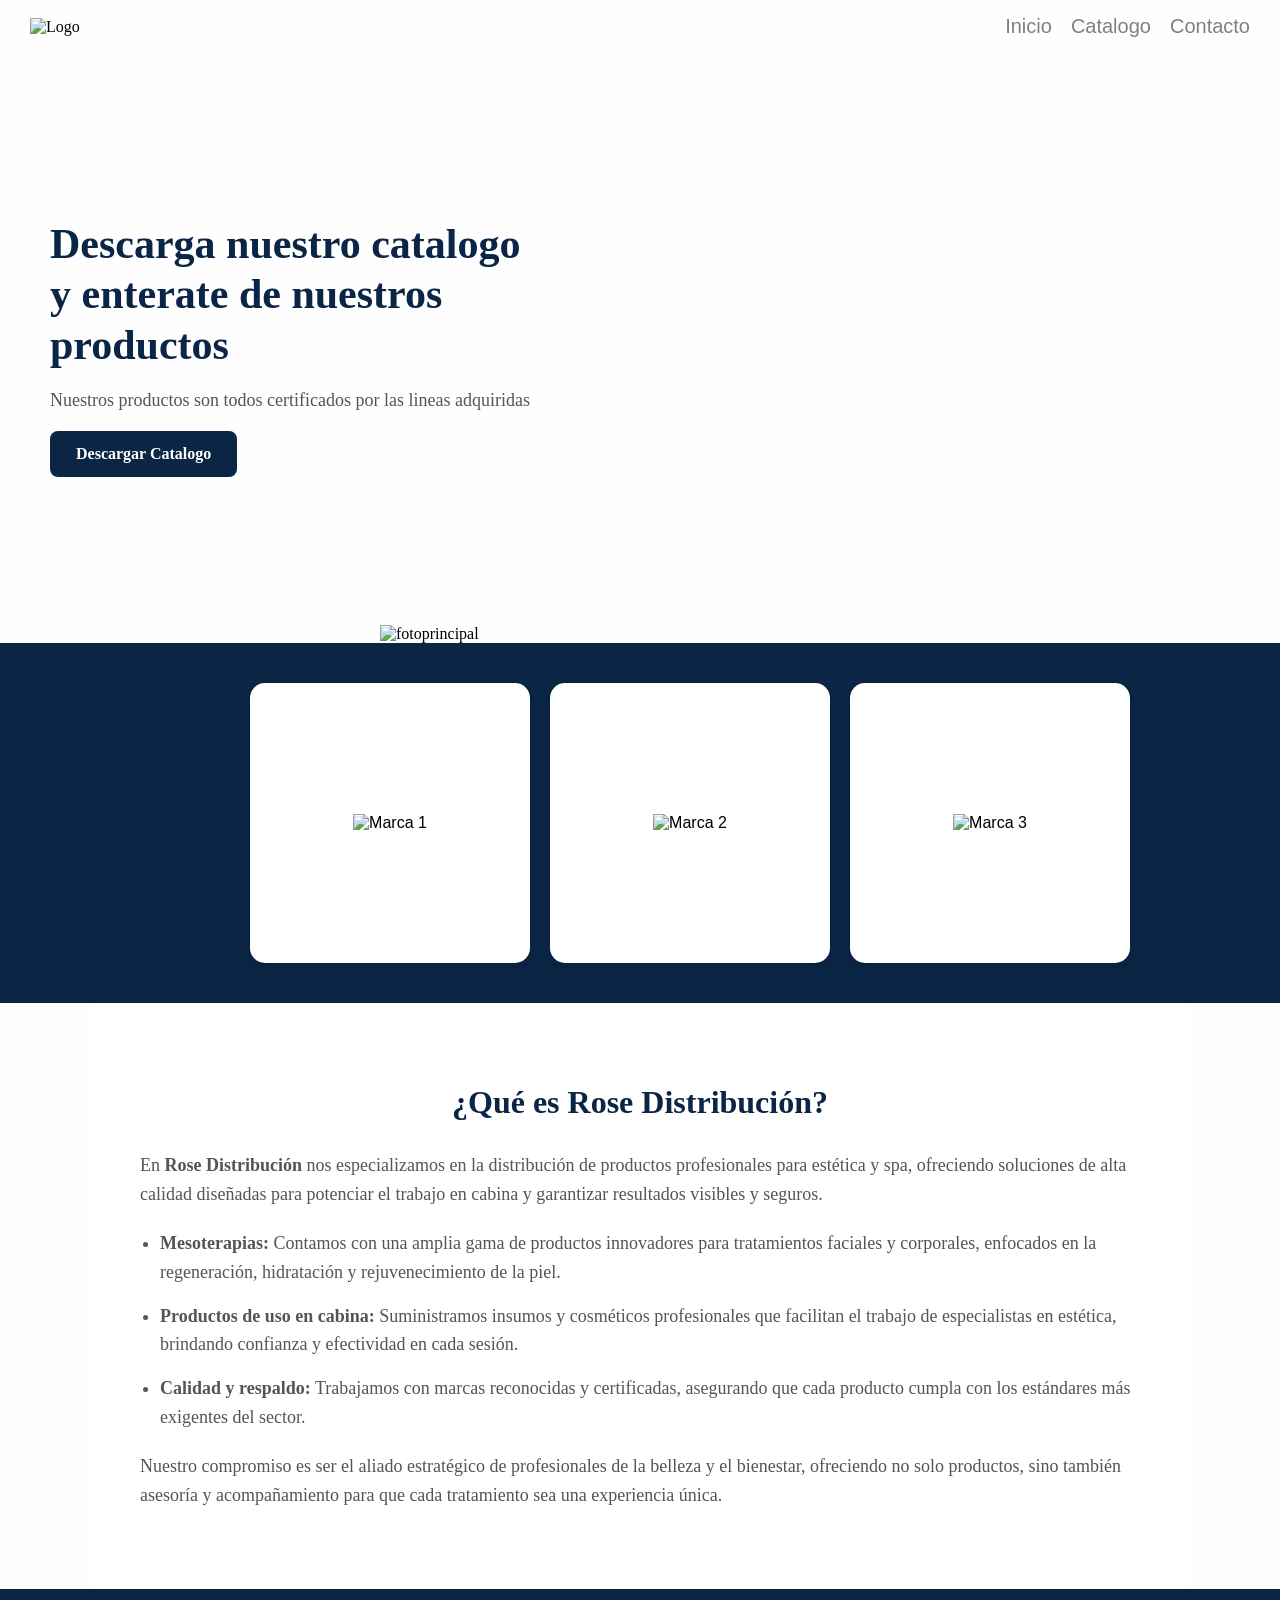
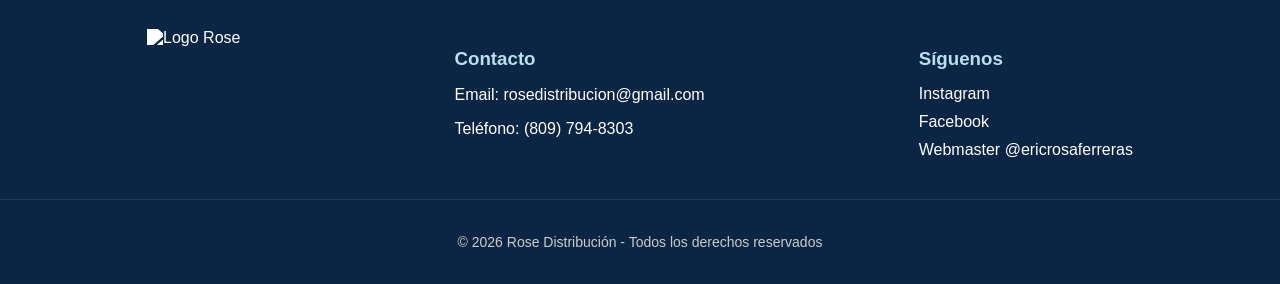
==== index.html @ ae33b2fd "Add files via upload" ====
<!DOCTYPE html>
<html lang="es">
<head>
  <link rel="stylesheet" href="style.css">
  <meta charset="UTF-8">
  <meta name="viewport" content="width=device-width, initial-scale=1.0">
  <title>Rose Distribucion</title>
</head>
<body>

  
  <header>
    <div class="logo">
      <img src="img/Logo mejorado.png" alt="Logo">
    </div>
    <div class="menu">
      <a href="index.html">Inicio</a>
      <a href="Catalogo.html">Catalogo</a>
      <a href="#contacto">Contacto</a>
    </div>



  </header>
  <div class="Principal">

  <div class="texto">
    <h1>Descarga nuestro catalogo</h1>
    <h1 class="enterate">y enterate de nuestros productos</h1>

    <p>Nuestros productos son todos certificados por las lineas adquiridas</p>

    <a href="Catalogo.html" class="btn">Descargar Catalogo</a>
  </div>

  <img src="img/imagenprincipal.png" alt="fotoprincipal">

</div>
<!----cuadro donde estan las lineas---->
<div class="lineas">
<!--<h1 class="Nuestaslienas">Descarga el catalogo de nuestras lineas</h1>--><div class="contenedor-cuadros">
        <div class="cuadro">
            <img src="img/logo1.png" alt="Marca 1">
        </div>
        <div class="cuadro">
            <img src="img/logo2.png" alt="Marca 2">
        </div>
        <div class="cuadro">
            <img src="img/logo3.png" alt="Marca 3">
        </div>
    </div>
    </div>

    <div class="quesomos">
    <h1>¿Qué es Rose Distribución?</h1>
    
    <p>En <strong>Rose Distribución</strong> nos especializamos en la distribución de productos profesionales para estética y spa, ofreciendo soluciones de alta calidad diseñadas para potenciar el trabajo en cabina y garantizar resultados visibles y seguros.</p>

    <ul>
        <li><strong>Mesoterapias:</strong> Contamos con una amplia gama de productos innovadores para tratamientos faciales y corporales, enfocados en la regeneración, hidratación y rejuvenecimiento de la piel.</li>
        <li><strong>Productos de uso en cabina:</strong> Suministramos insumos y cosméticos profesionales que facilitan el trabajo de especialistas en estética, brindando confianza y efectividad en cada sesión.</li>
        <li><strong>Calidad y respaldo:</strong> Trabajamos con marcas reconocidas y certificadas, asegurando que cada producto cumpla con los estándares más exigentes del sector.</li>
    </ul>

    <p>Nuestro compromiso es ser el aliado estratégico de profesionales de la belleza y el bienestar, ofreciendo no solo productos, sino también asesoría y acompañamiento para que cada tratamiento sea una experiencia única.</p>
</div>


<footer id="contacto" class="pie-pagina">
    <div class="contenido-footer">
        <div class="footer-logo">
            <img src="img/Logo mejorado.png" alt="Logo Rose">
        </div>

        
        <div class="footer-info">
            <h3>Contacto</h3>
            <p>Email: rosedistribucion@gmail.com</p>
            <p>Teléfono: (809) 794-8303</p>
        </div>

        <div class="footer-redes">
            <h3>Síguenos</h3>
            <a href="https://www.instagram.com/rosedistribucion.rd/?hl=es">Instagram</a>
            <a href="#">Facebook</a>
            <a href="#">Webmaster @ericrosaferreras</a>
        </div>
    </div>
    
    <div class="copyright">
        <p>&copy; 2026 Rose Distribución - Todos los derechos reservados</p>
    </div>
</footer>
    


  

  
</body>
</html>
---- style.css ----
body {
  margin: 0;
  padding: 0;
  overflow-x: hidden; /* Evita que aparezca una barra de desplazamiento horizontal */
  background-color: rgb(254, 254, 254);
}

html {
    scroll-behavior: smooth;
}
header{
  display: flex;
  align-items: center;
  padding: 15px 30px;
  justify-content: space-between;
  background-color: rgb(254, 254, 254);


}
.logo img {
  width: 400px;
  
}

.menu a {
  text-decoration: none;
  font-family: Arial, Helvetica, sans-serif;
  color: gray;
  margin-left: 15px;
  font-size: 20px;
  font-weight: 500;
  transition: 0.5s;
  
}

.menu :hover {
  color: rgb(252, 124, 160);
}

/* ===== SECCION PRINCIPAL ===== */
.Principal {
    display: flex;
    align-items: center;    /* Mantiene el texto centrado verticalmente */
    justify-content: flex-start; 
    padding: 70px 50px;
    position: relative;     /* <--- IMPORTANTE: Esto ancla la imagen aquí */
    min-height: 450px;      /* Asegura que el contenedor tenga altura suficiente */
}

/* ===== BLOQUE DE TEXTO ===== */
.texto {
  max-width: 520px;
}

/* TITULO PRINCIPAL */
.texto h1 {
  font-size: 42px;
  margin: 0;
  line-height: 1.2;
  color: hwb(213 4% 73%);
}

/* SEGUNDO TITULO */
.enterate {
  color: #bae0ee;
  font-weight: 600;
}

/* PARRAFO */
.texto p {
  margin: 20px 0;
  font-size: 18px;
  color: #555;
}

/* BOTON */
.btn {
  display: inline-block;
  background: #0b2545;
  color: white;
  padding: 14px 26px;
  border-radius: 8px;
  text-decoration: none;
  font-weight: 600;
  transition: 0.3s;
}

.btn:hover {
  background: #133c70;
}

/* IMAGEN */
.Principal img {
    width: 850px;
    height: auto;
    position: absolute;     /* <--- Hace que la imagen flote */
    bottom: 0;              /* <--- La pega justo al borde inferior */
    right: 50px;            /* <--- La mantiene a la derecha */
    margin-bottom: 0;       /* Elimina márgenes antiguos */
}

.lineas {
    width: 100%;            /* Cambia 1600 por 100% para que sea responsivo */
    height: auto;           /* Permite que crezca con el nuevo texto */
    min-height: 200px;
    background-color: #0b2545;
    font-family: Arial, Helvetica, sans-serif;
    margin-top: 0;          /* Elimina cualquier espacio arriba */
    padding: 20px 50px;     /* Espacio para el texto que agregaste */
    text-align: center;
    
}

.Nuestaslienas {
  color: white;
  
  
}

/* Contenedor que envuelve todos los cuadros */
.contenedor-cuadros {
    display: flex;          /* Alinea los cuadros en fila */
    justify-content: center; /* Los centra horizontalmente */
    gap: 20px;              /* Espacio entre cada cuadro */
    padding: 20px;
    flex-wrap: wrap;        /* Si no caben, se pasan abajo */
}

/* Estilo para cada cuadrito individual */
.cuadro {
    background-color: white;
    width: 250px;           /* Ajusta el ancho según necesites */
    height: 250px;          /* Ajusta el alto */
    border-radius: 15px;    /* Bordes redondeados como en tu imagen */
    display: flex;
    justify-content: center;
    align-items: center;
    box-shadow: 0 4px 8px rgba(0,0,0,0.1); /* Sombra suave */
    padding: 15px;
}

/* Para que los logos no se salgan del cuadro */
.cuadro img {
    max-width: 100%;
    max-height: 100%;
    object-fit: contain;    /* Mantiene la proporción del logo */
}

.quesomos {
    padding: 60px 50px;
    background-color: white; /* O el color que prefieras */
    max-width: 1000px;       /* Para que el texto no se estire demasiado a los lados */
    margin: 0 auto;          /* Centra todo el bloque en la página */
}

.quesomos h1 {
    color: #0b2545;          /* Usando el azul de tu botón */
    margin-bottom: 30px;
    text-align: center;
}

.quesomos p {
    font-size: 18px;
    line-height: 1.6;
    color: #555;             /* Color gris suave para lectura cómoda */
    margin-bottom: 20px;
}

.quesomos ul {
    margin-bottom: 20px;
    padding-left: 20px;
}

.quesomos li {
    font-size: 18px;
    line-height: 1.6;
    color: #555;
    margin-bottom: 15px;
    list-style-type: disc;   /* Pone los puntitos a la lista */
}

.pie-pagina {
    background-color: #0b2545; /* El azul de tu marca */
    color: white;
    padding: 40px 0 20px 0;
    width: 100%;
    margin-top: 0;
    font-family: Arial, Helvetica, sans-serif;
}

.contenido-footer {
    display: flex;
    justify-content: space-around;
    align-items: flex-start;
    flex-wrap: wrap;
    max-width: 1200px;
    margin: 0 auto; /* Centra el contenido interno */
    padding: 0 20px;
}

.footer-logo img {
    width: 200px; /* Logo un poco más pequeño para el footer */
    filter: brightness(0) invert(1); /* Opcional: vuelve el logo blanco si es oscuro */
}

.footer-info h3, .footer-redes h3 {
    margin-bottom: 15px;
    color: #bae0ee; /* El celeste claro que usaste antes */
}

.footer-redes a {
    display: block;
    color: white;
    text-decoration: none;
    margin-bottom: 10px;
    transition: 0.3s;
}

.footer-redes a:hover {
    color: rgb(252, 124, 160); /* El rosa de tu menú */
}

.copyright {
    text-align: center;
    margin-top: 30px;
    padding-top: 20px;
    border-top: 1px solid rgba(255, 255, 255, 0.1);
    font-size: 14px;
    color: #ccc;
}

/* ==========================================
   VERSION RESPONSIVE (Móviles y Tablets)
   ========================================== */

@media (max-width: 992px) {
    /* Ajuste de la imagen principal para que no tape el texto */
    .Principal img {
        width: 600px; /* Reducimos tamaño en tablets */
        right: 10px;
    }
}

@media (max-width: 768px) {
    /* HEADER: El logo y menú se apilan */
    header {
        flex-direction: column;
        text-align: center;
        padding: 20px;
    }

    .logo img {
        width: 280px; /* Logo más manejable en móvil */
        margin-bottom: 20px;
    }

    .menu {
        margin: 0;
        display: flex;
        flex-wrap: wrap;
        justify-content: center;
        gap: 10px;
    }

    .menu a {
        margin: 5px 10px;
        font-size: 18px;
    }

    /* SECCION PRINCIPAL: Imagen abajo y texto arriba */
    .Principal {
        flex-direction: column;
        justify-content: center;
        padding: 40px 20px;
        text-align: center;
        min-height: auto;
    }

    .texto {
        max-width: 100%;
        margin-bottom: 40px;
    }

    .Principal img {
        position: static; /* Quitamos el flotado para que no tape nada */
        width: 100%;
        max-width: 450px;
        margin: 0 auto;
    }

    /* SECCION QUE SOMOS: Ajuste de ancho */
    .quesomos {
        padding: 40px 20px;
        width: 100%;
    }

    /* FOOTER: Columnas se apilan */
    .contenido-footer {
        flex-direction: column;
        align-items: center;
        text-align: center;
        gap: 30px;
    }
}

@media (max-width: 480px) {
    .texto h1 {
        font-size: 32px;
    }

    .logo img {
        width: 220px;
    }

    .cuadro {
        width: 100%; /* Cuadros de marcas ocupan todo el ancho */
        height: 200px;
    }
}
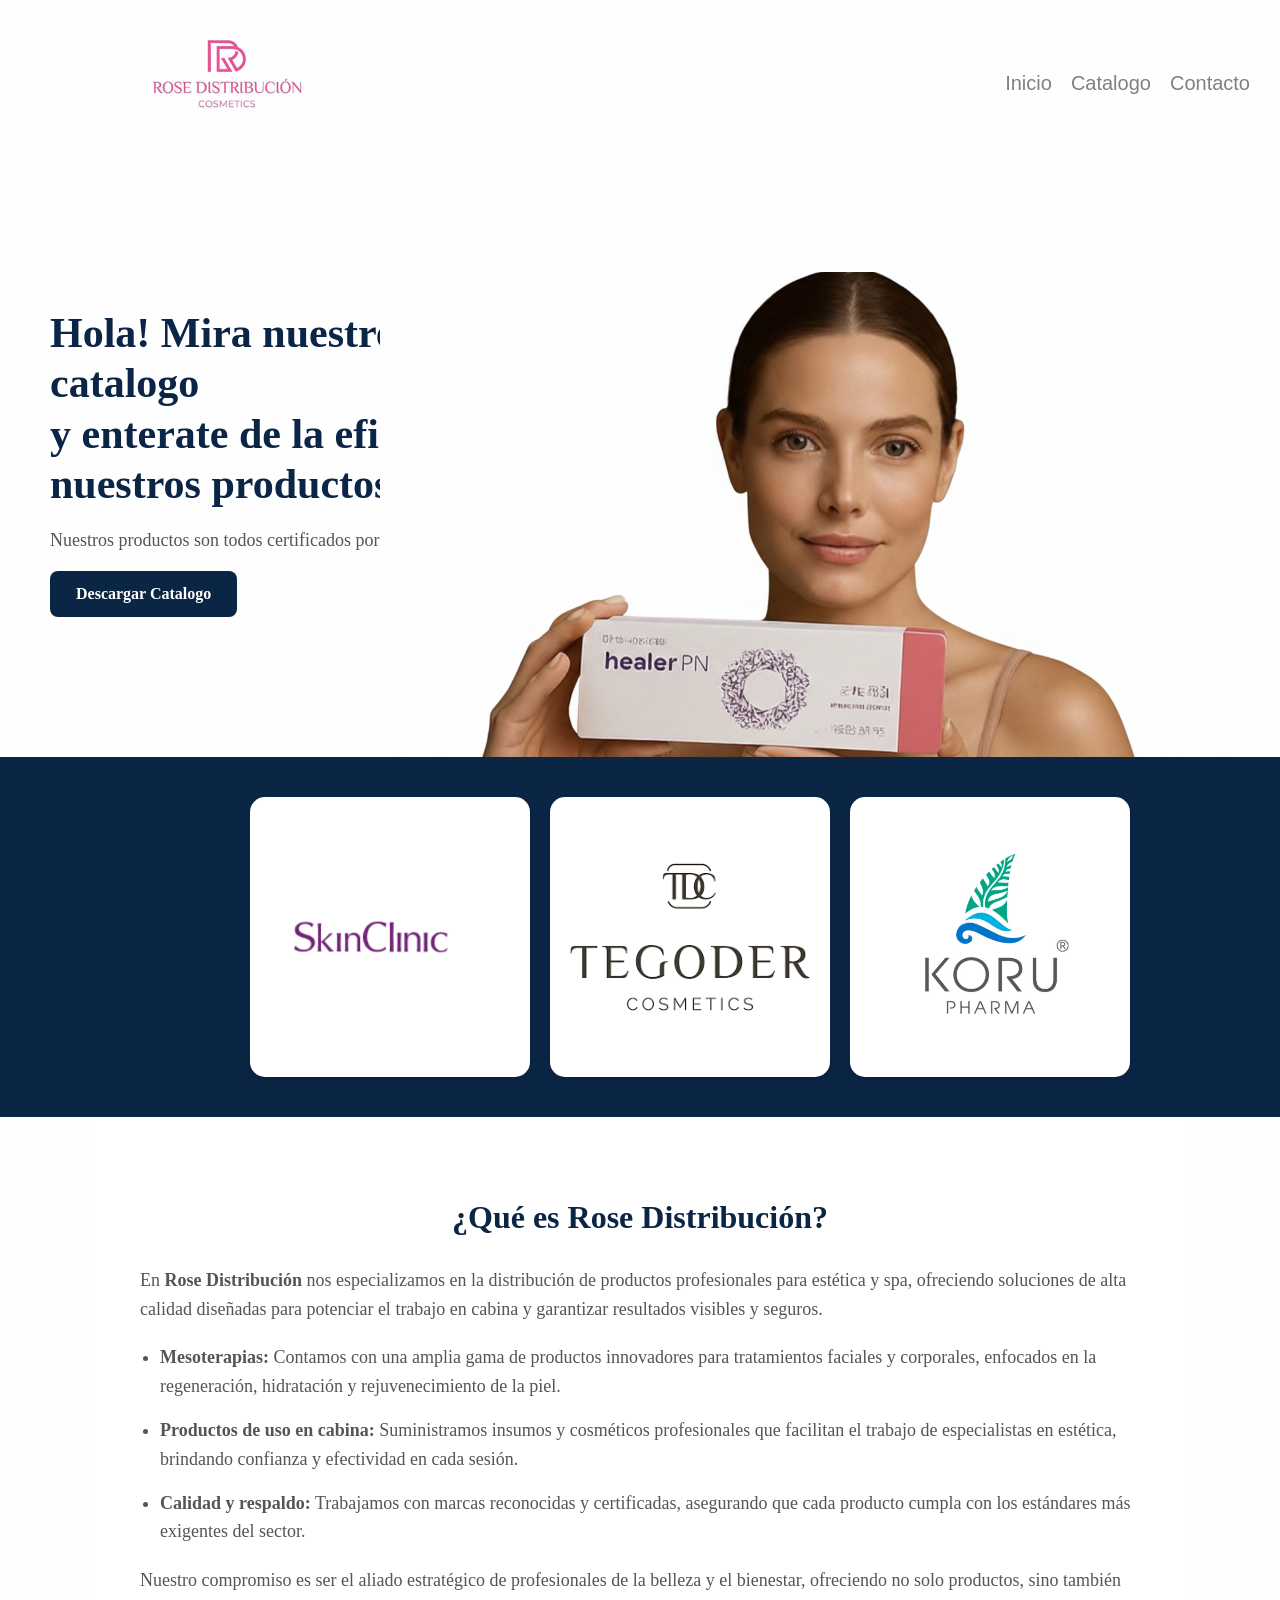
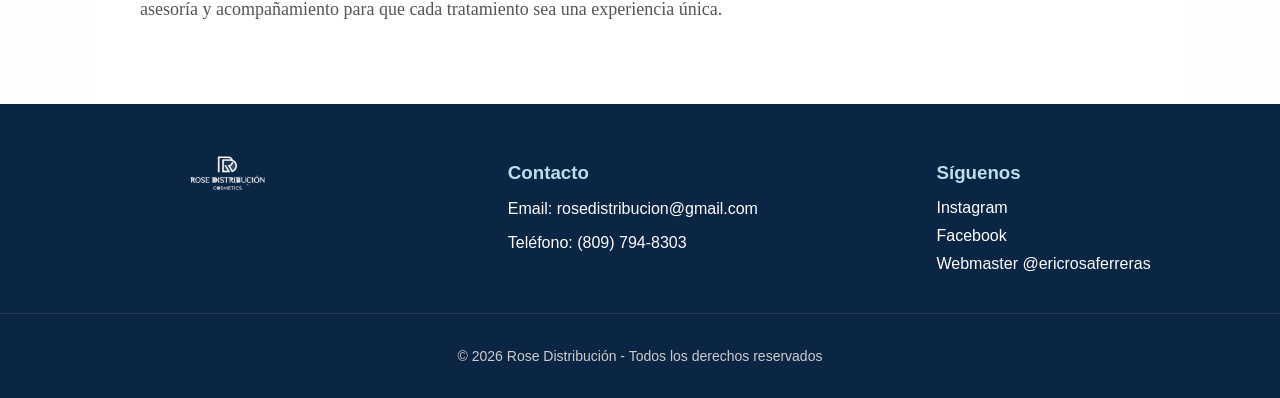
==== commit f47eabd4: "Update main messague index.html" ====
--- a/index.html
+++ b/index.html
@@ -25,8 +25,8 @@
   <div class="Principal">
 
   <div class="texto">
-    <h1>Descarga nuestro catalogo</h1>
-    <h1 class="enterate">y enterate de nuestros productos</h1>
+    <h1>Hola! Mira nuestros catalogo</h1>
+    <h1 class="enterate">y enterate de la eficiencia nuestros productos</h1>
 
     <p>Nuestros productos son todos certificados por las lineas adquiridas</p>
 
@@ -98,4 +98,5 @@
 
   
 </body>
-</html>+
+</html>
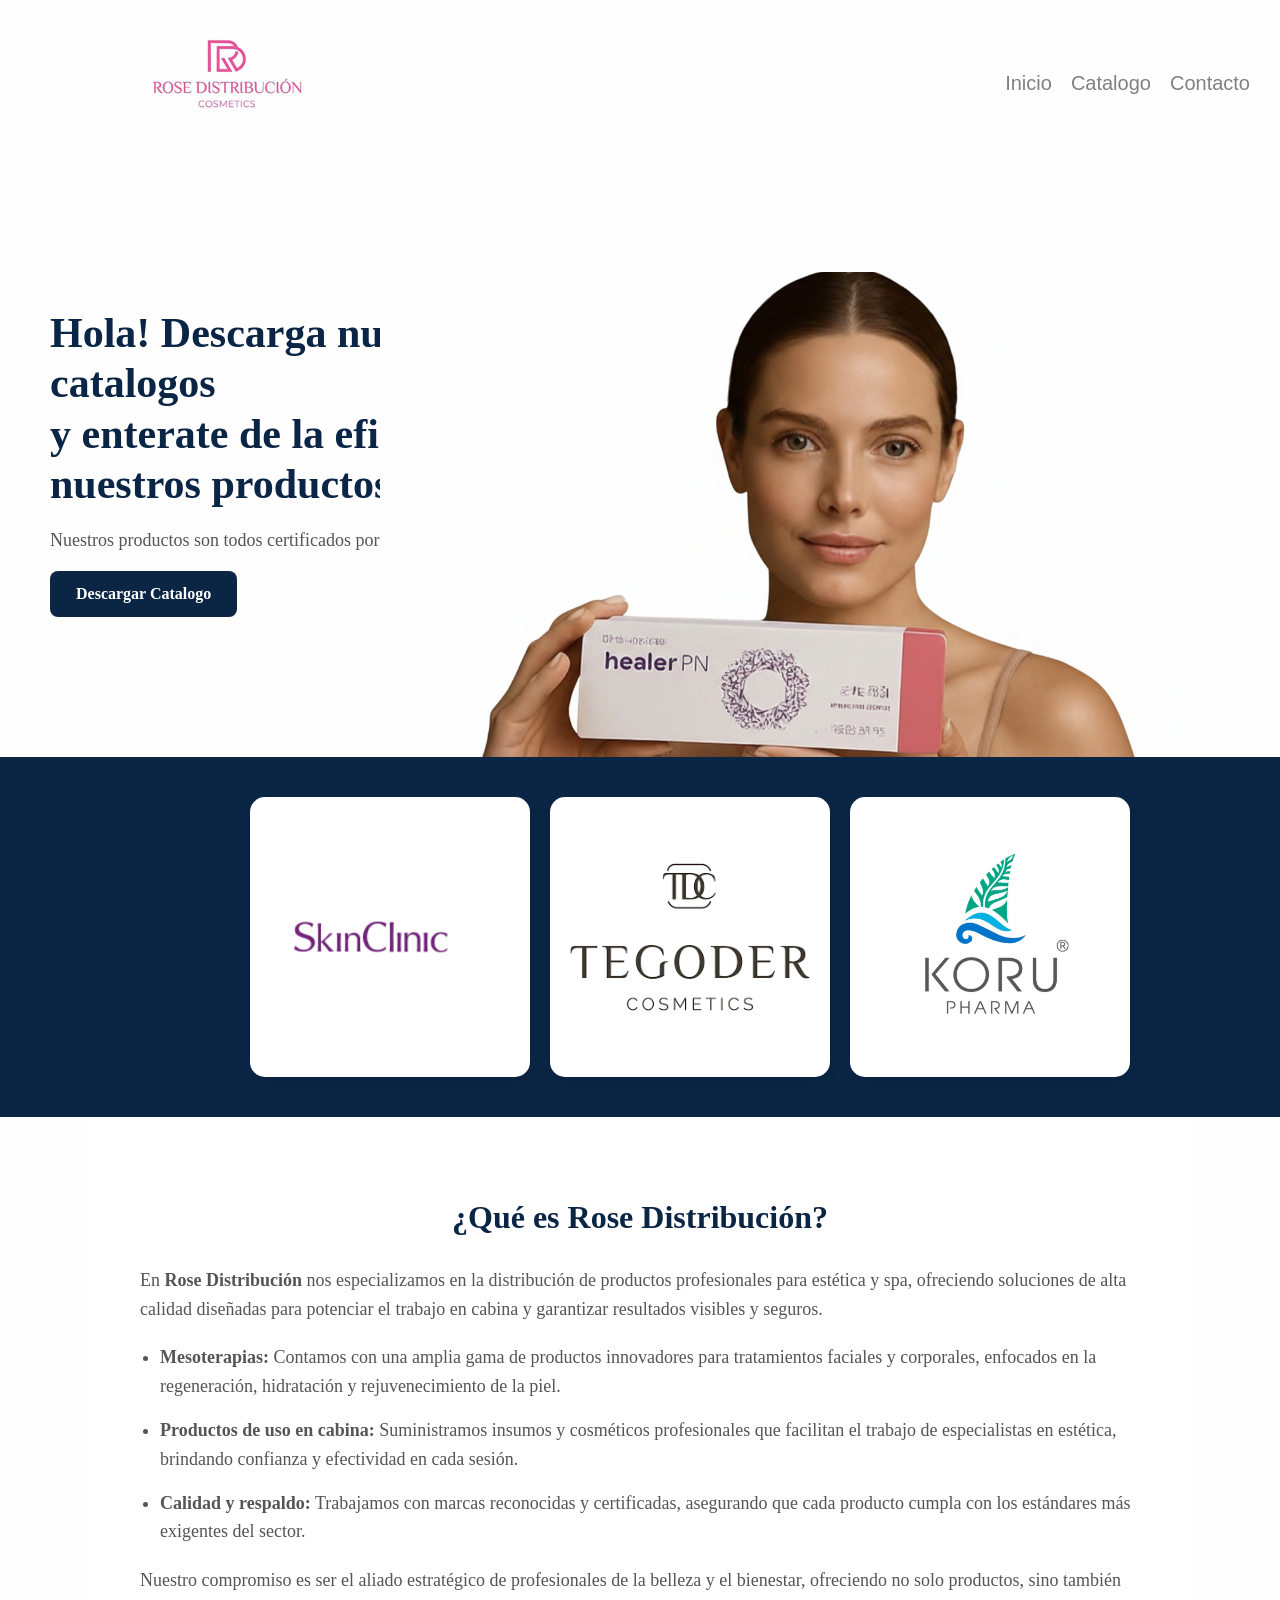
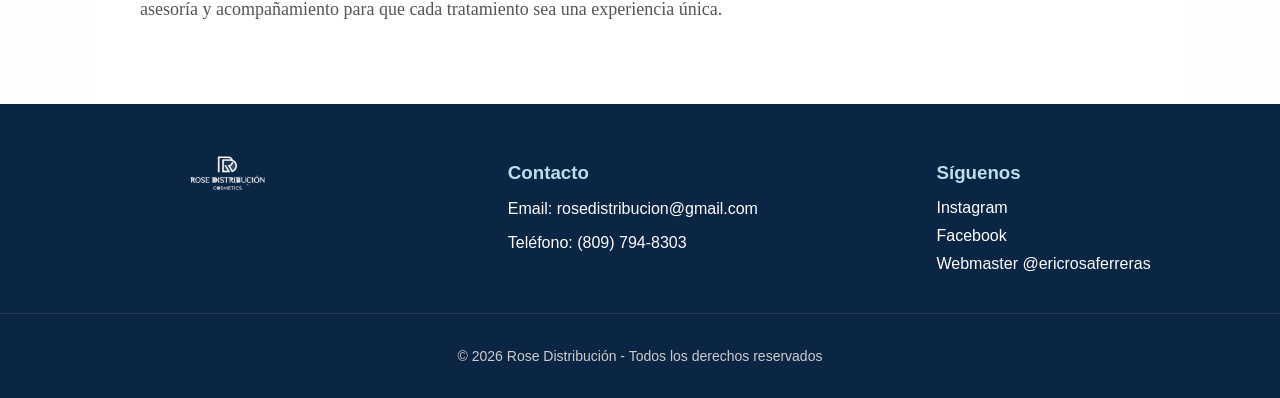
==== commit 2e340076: "Update index.html" ====
--- a/index.html
+++ b/index.html
@@ -25,7 +25,7 @@
   <div class="Principal">
 
   <div class="texto">
-    <h1>Hola! Mira nuestros catalogo</h1>
+    <h1>Hola! Descarga nuestros catalogos</h1>
     <h1 class="enterate">y enterate de la eficiencia nuestros productos</h1>
 
     <p>Nuestros productos son todos certificados por las lineas adquiridas</p>
@@ -100,3 +100,4 @@
 </body>
 
 </html>
+
